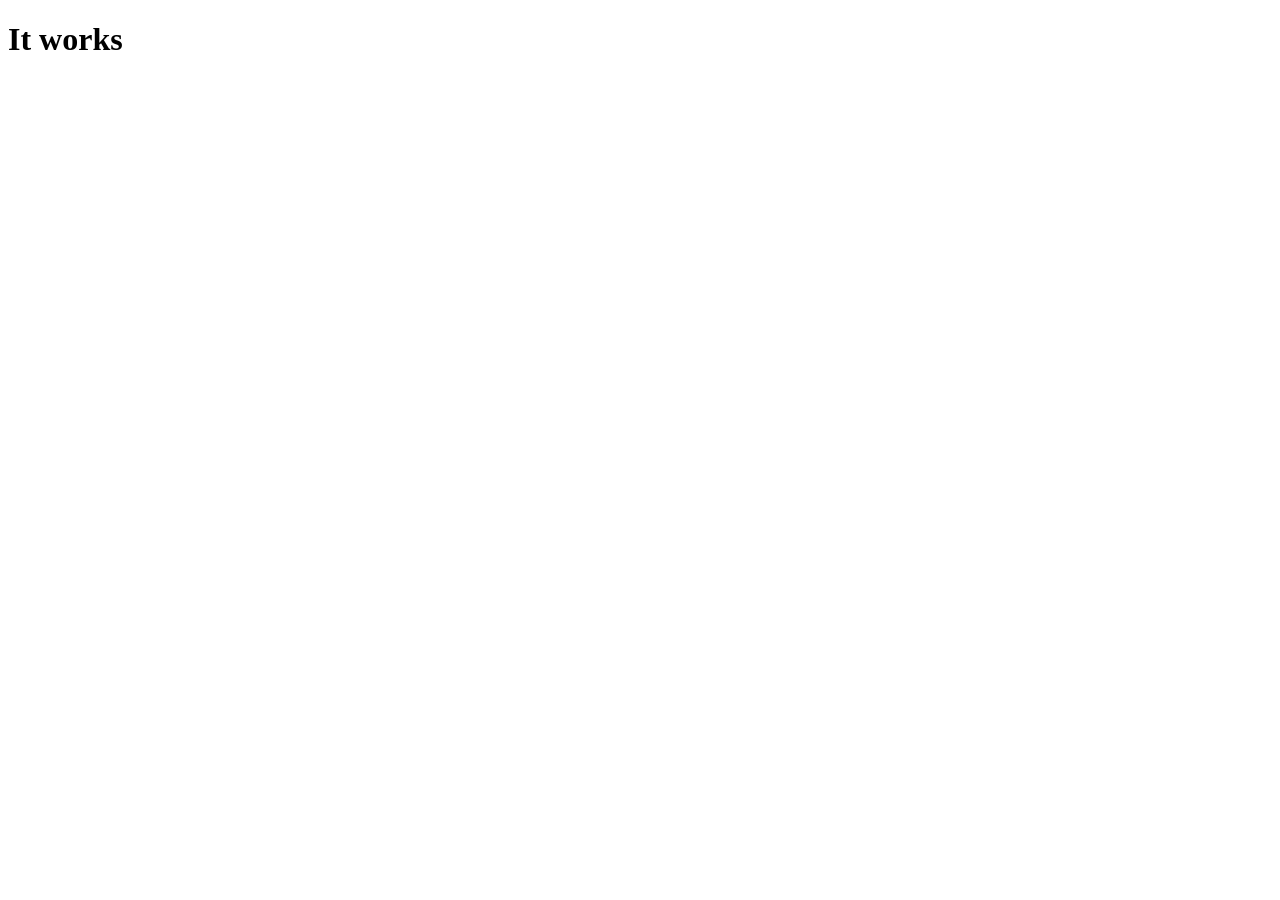
==== index.html @ fd8bcff5 "Add initial HTML structure for the site" ====
<!doctype html>
<html lang="en">
<head>
  <meta charset="utf-8">
  <meta name="viewport" content="width=device-width, initial-scale=1">
  <title>My site</title>
</head>
<body>
  <h1>It works</h1>
</body>
</html>
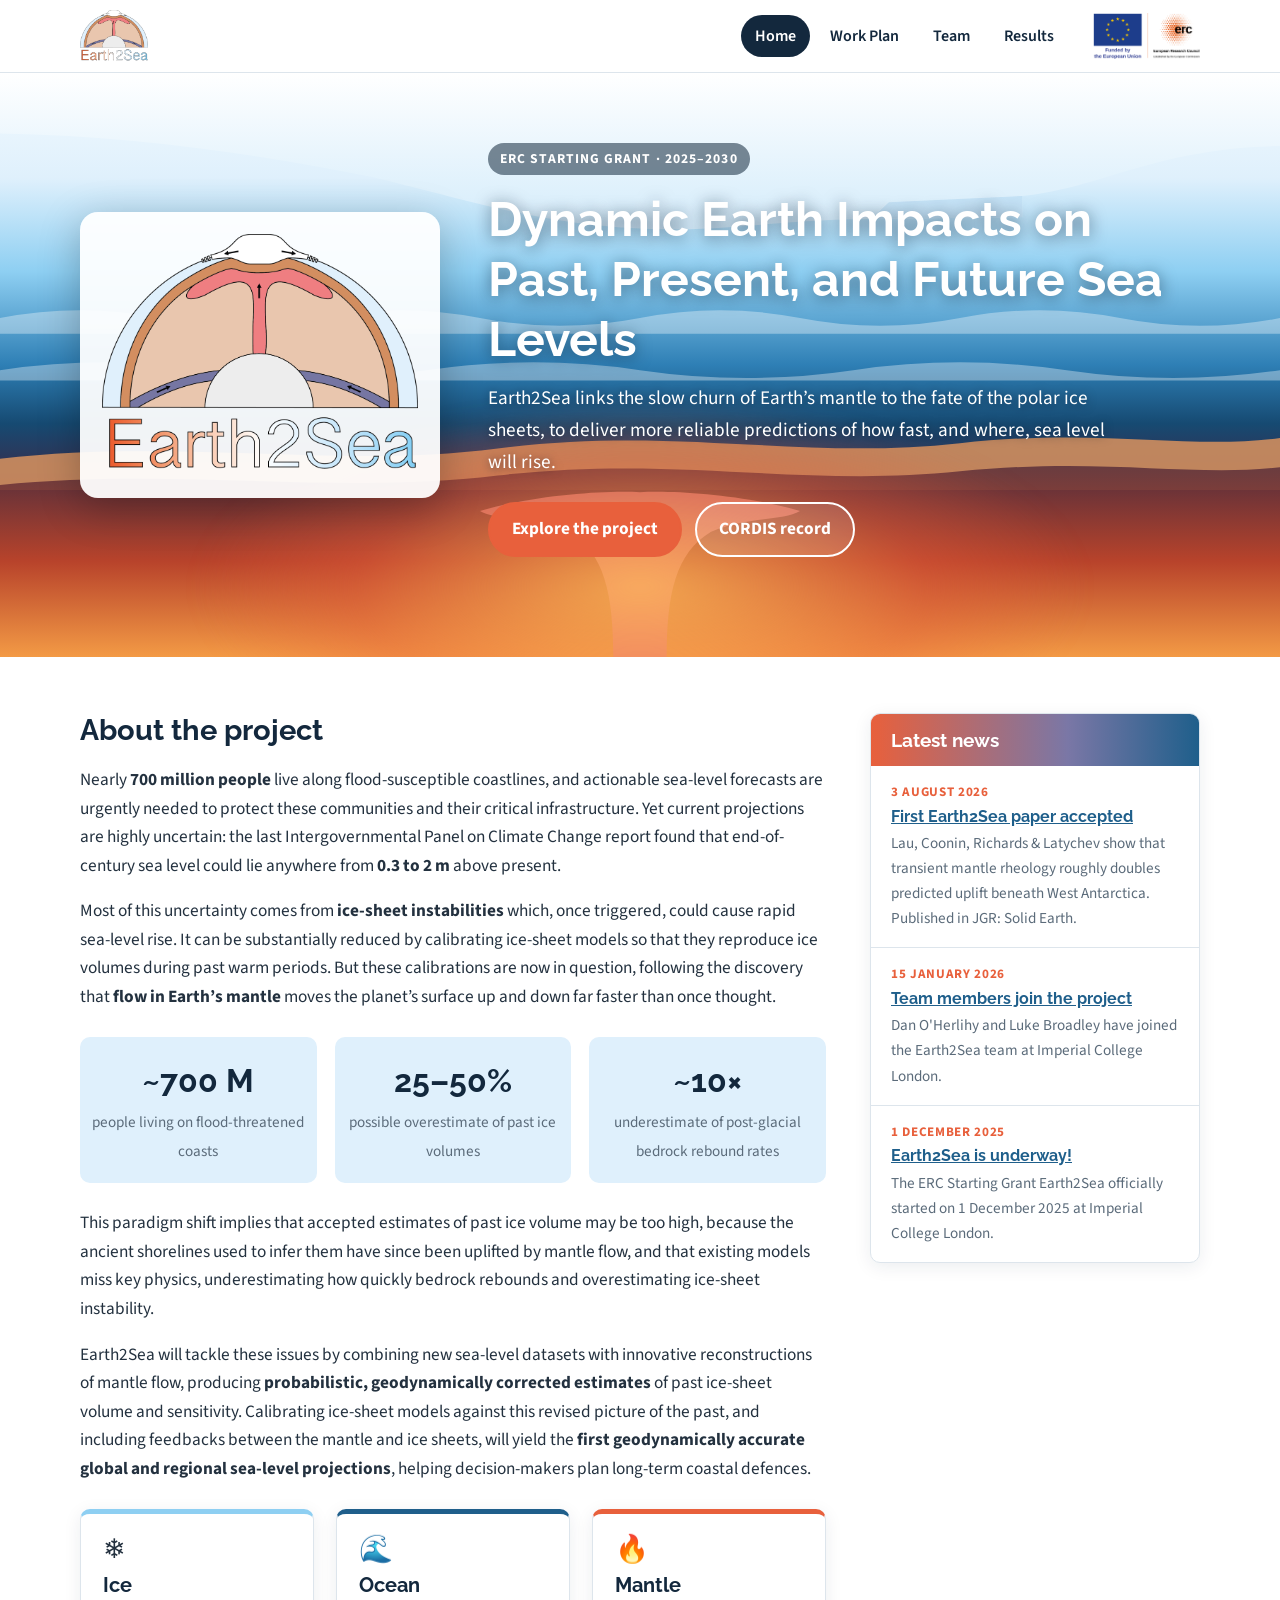
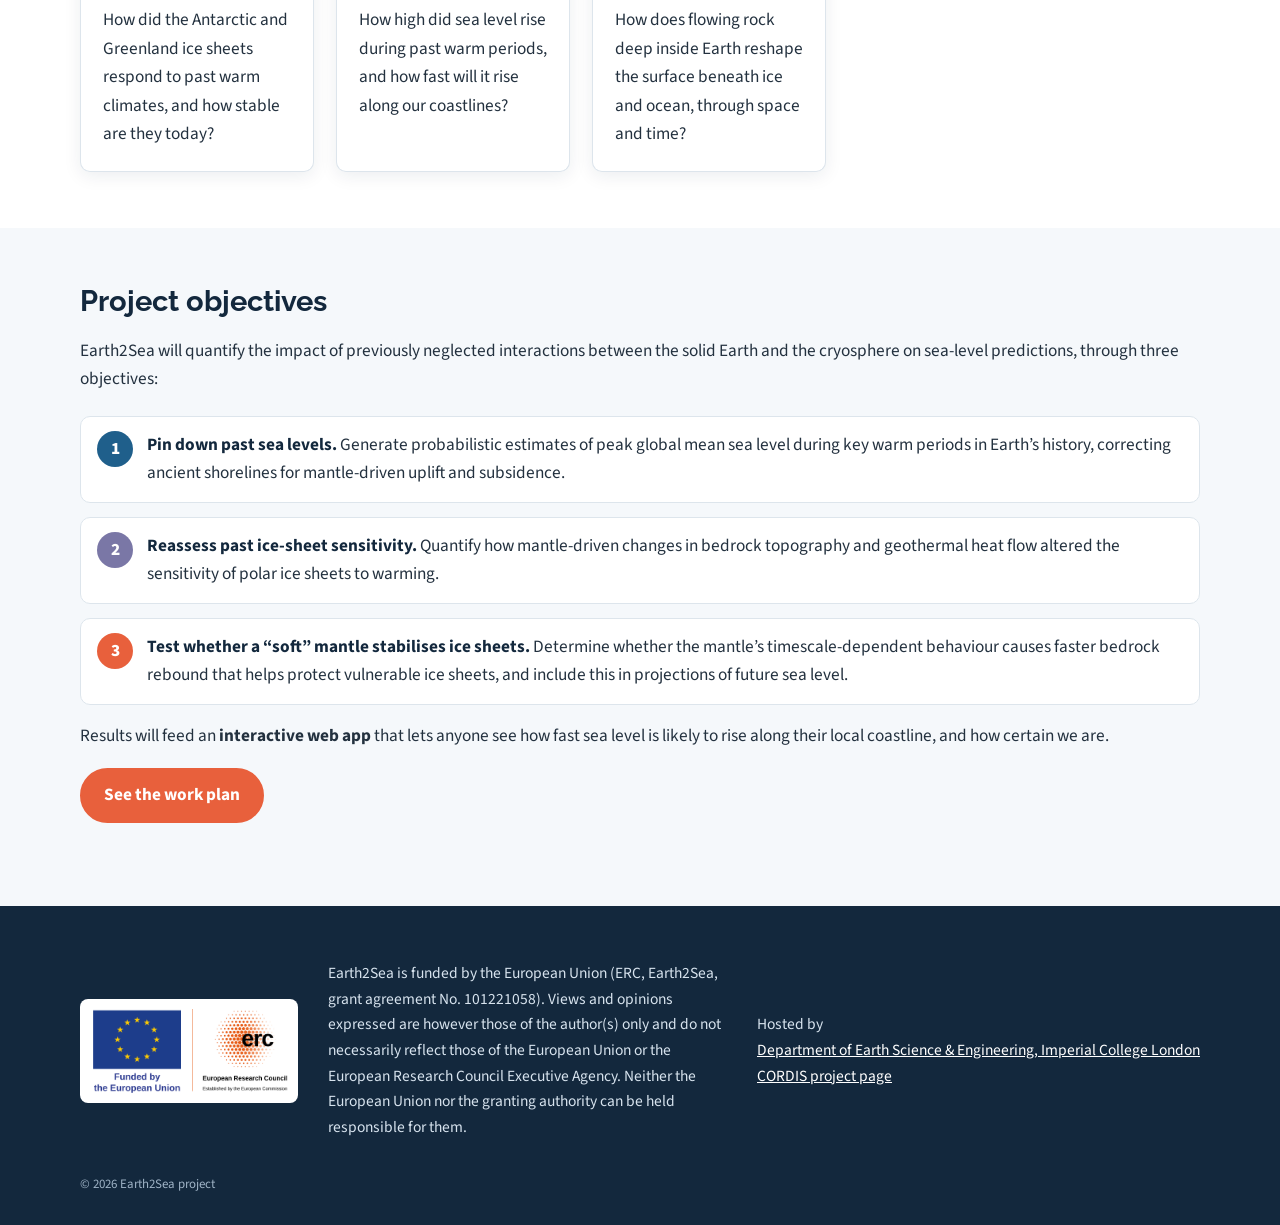
==== commit e723ed39: "Build Earth2Sea project website Landing page with ice/ocean/mantle hero and news sidebar, plain-lang" ====
--- a/index.html
+++ b/index.html
@@ -3,9 +3,135 @@
 <head>
   <meta charset="utf-8">
   <meta name="viewport" content="width=device-width, initial-scale=1">
-  <title>My site</title>
+  <title>Earth2Sea | Dynamic Earth Impacts on Past, Present, and Future Sea Levels</title>
+  <meta name="description" content="Earth2Sea is an ERC Starting Grant project at Imperial College London quantifying how mantle dynamics affect past, present and future sea levels.">
+  <link rel="icon" href="assets/img/earth2sea-logo.png">
+  <link rel="preconnect" href="https://fonts.googleapis.com">
+  <link href="https://fonts.googleapis.com/css2?family=Raleway:wght@600;700;800&family=Source+Sans+3:wght@400;600;700&display=swap" rel="stylesheet">
+  <link rel="stylesheet" href="css/style.css">
 </head>
 <body>
-  <h1>It works</h1>
+  <header class="site-header">
+    <div class="wrap">
+      <a class="brand" href="index.html"><img src="assets/img/earth2sea-logo.png" alt="Earth2Sea logo"></a>
+      <button class="nav-toggle" aria-expanded="false" aria-label="Open menu">&#9776;</button>
+      <nav class="nav" aria-label="Main">
+        <a href="index.html" aria-current="page">Home</a>
+        <a href="workplan.html">Work Plan</a>
+        <a href="team.html">Team</a>
+        <a href="results.html">Results</a>
+      </nav>
+      <a class="header-erc" href="https://erc.europa.eu" target="_blank" rel="noopener"><img src="assets/img/eu-erc-logo.png" alt="Funded by the European Union – European Research Council"></a>
+    </div>
+  </header>
+
+  <section class="hero" aria-label="Introduction">
+    <!-- Ice sheet, ocean and mantle scene -->
+    <svg class="scene" viewBox="0 0 1440 560" preserveAspectRatio="none" aria-hidden="true">
+      <defs>
+        <linearGradient id="iceG" x1="0" y1="0" x2="0" y2="1">
+          <stop offset="0" stop-color="#ffffff"/><stop offset="1" stop-color="#d4ecfb"/>
+        </linearGradient>
+        <linearGradient id="mantleG" x1="0" y1="0" x2="0" y2="1">
+          <stop offset="0" stop-color="#5a2f3a" stop-opacity="0.85"/><stop offset="0.5" stop-color="#b8432b"/><stop offset="1" stop-color="#f39a45"/>
+        </linearGradient>
+      </defs>
+      <!-- ice sheet profile -->
+      <path d="M0 0 H1440 V70 C1300 72 1240 110 1150 118 L1150 138 L980 140 C900 140 820 150 760 150 C620 150 520 120 420 100 C300 80 160 60 0 58 Z" fill="url(#iceG)"/>
+      <path d="M1150 118 L1150 138 L980 140 L1000 124 Z" fill="#c4e2f6"/>
+      <!-- ocean waves -->
+      <g opacity="0.35" fill="#ffffff">
+        <path class="wave" d="M0 235 Q90 220 180 235 T360 235 T540 235 T720 235 T900 235 T1080 235 T1260 235 T1440 235 T1620 235 T1800 235 T1980 235 T2160 235 T2340 235 T2520 235 T2700 235 T2880 235 V250 H0 Z"/>
+        <path class="wave slow" d="M0 285 Q120 270 240 285 T480 285 T720 285 T960 285 T1200 285 T1440 285 T1680 285 T1920 285 T2160 285 T2400 285 T2640 285 T2880 285 V295 H0 Z"/>
+      </g>
+      <!-- crust / seafloor -->
+      <path d="M0 370 C200 350 380 380 560 360 C760 338 900 372 1080 355 C1240 340 1340 362 1440 350 V400 H0 Z" fill="#d08e5f" opacity="0.9"/>
+      <!-- mantle with upwelling plume -->
+      <path d="M0 395 C200 378 380 405 560 386 C760 366 900 398 1080 382 C1240 368 1340 388 1440 378 V560 H0 Z" fill="url(#mantleG)"/>
+      <path d="M690 560 C690 500 680 460 640 440 C600 425 560 430 540 420 C600 405 680 400 720 402 C760 400 840 405 900 420 C880 430 840 425 800 440 C760 460 750 500 750 560 Z" fill="#f08080" opacity="0.75"/>
+    </svg>
+    <div class="glow" aria-hidden="true"></div>
+
+    <div class="hero-inner">
+      <div class="hero-logo"><img src="assets/img/earth2sea-logo.png" alt="Earth2Sea"></div>
+      <div>
+        <span class="tag">ERC Starting Grant &middot; 2025&ndash;2030</span>
+        <h1>Dynamic Earth Impacts on Past, Present, and Future Sea Levels</h1>
+        <p class="lede">Earth2Sea links the slow churn of Earth&rsquo;s mantle to the fate of the polar ice sheets, to deliver more reliable predictions of how fast, and where, sea level will rise.</p>
+        <a class="btn" href="workplan.html">Explore the project</a>
+        <a class="btn ghost" href="https://cordis.europa.eu/project/id/101221058" target="_blank" rel="noopener">CORDIS record</a>
+      </div>
+    </div>
+  </section>
+
+  <main>
+    <section>
+      <div class="wrap with-sidebar">
+        <div>
+          <h2>About the project</h2>
+          <p>Nearly <strong>700 million people</strong> live along flood-susceptible coastlines, and actionable sea-level forecasts are urgently needed to protect these communities and their critical infrastructure. Yet current projections are highly uncertain: the last Intergovernmental Panel on Climate Change report found that end-of-century sea level could lie anywhere from <strong>0.3 to 2&nbsp;m</strong> above present.</p>
+          <p>Most of this uncertainty comes from <strong>ice-sheet instabilities</strong> which, once triggered, could cause rapid sea-level rise. It can be substantially reduced by calibrating ice-sheet models so that they reproduce ice volumes during past warm periods. But these calibrations are now in question, following the discovery that <strong>flow in Earth&rsquo;s mantle</strong> moves the planet&rsquo;s surface up and down far faster than once thought.</p>
+
+          <div class="stats">
+            <div class="stat"><b>~700&nbsp;M</b><span>people living on flood-threatened coasts</span></div>
+            <div class="stat"><b>25&ndash;50%</b><span>possible overestimate of past ice volumes</span></div>
+            <div class="stat"><b>~10&times;</b><span>underestimate of post-glacial bedrock rebound rates</span></div>
+          </div>
+
+          <p>This paradigm shift implies that accepted estimates of past ice volume may be too high, because the ancient shorelines used to infer them have since been uplifted by mantle flow, and that existing models miss key physics, underestimating how quickly bedrock rebounds and overestimating ice-sheet instability.</p>
+          <p>Earth2Sea will tackle these issues by combining new sea-level datasets with innovative reconstructions of mantle flow, producing <strong>probabilistic, geodynamically corrected estimates</strong> of past ice-sheet volume and sensitivity. Calibrating ice-sheet models against this revised picture of the past, and including feedbacks between the mantle and ice sheets, will yield the <strong>first geodynamically accurate global and regional sea-level projections</strong>, helping decision-makers plan long-term coastal defences.</p>
+
+          <div class="cards">
+            <div class="card ice">
+              <div class="icon" aria-hidden="true">&#10052;</div>
+              <h3>Ice</h3>
+              <p>How did the Antarctic and Greenland ice sheets respond to past warm climates, and how stable are they today?</p>
+            </div>
+            <div class="card ocean">
+              <div class="icon" aria-hidden="true">&#127754;</div>
+              <h3>Ocean</h3>
+              <p>How high did sea level rise during past warm periods, and how fast will it rise along our coastlines?</p>
+            </div>
+            <div class="card fire">
+              <div class="icon" aria-hidden="true">&#128293;</div>
+              <h3>Mantle</h3>
+              <p>How does flowing rock deep inside Earth reshape the surface beneath ice and ocean, through space and time?</p>
+            </div>
+          </div>
+        </div>
+
+        <aside class="sidebar" aria-labelledby="news-heading">
+          <h2 id="news-heading">Latest news</h2>
+          <ul class="news-list" id="news-list"></ul>
+        </aside>
+      </div>
+    </section>
+
+    <section class="alt">
+      <div class="wrap">
+        <h2>Project objectives</h2>
+        <p>Earth2Sea will quantify the impact of previously neglected interactions between the solid Earth and the cryosphere on sea-level predictions, through three objectives:</p>
+        <ol class="objectives">
+          <li><strong>Pin down past sea levels.</strong> Generate probabilistic estimates of peak global mean sea level during key warm periods in Earth&rsquo;s history, correcting ancient shorelines for mantle-driven uplift and subsidence.</li>
+          <li><strong>Reassess past ice-sheet sensitivity.</strong> Quantify how mantle-driven changes in bedrock topography and geothermal heat flow altered the sensitivity of polar ice sheets to warming.</li>
+          <li><strong>Test whether a &ldquo;soft&rdquo; mantle stabilises ice sheets.</strong> Determine whether the mantle&rsquo;s timescale-dependent behaviour causes faster bedrock rebound that helps protect vulnerable ice sheets, and include this in projections of future sea level.</li>
+        </ol>
+        <p>Results will feed an <strong>interactive web app</strong> that lets anyone see how fast sea level is likely to rise along their local coastline, and how certain we are.</p>
+        <p><a class="btn" href="workplan.html">See the work plan</a></p>
+      </div>
+    </section>
+  </main>
+
+  <footer class="site-footer">
+    <div class="wrap footer-grid">
+      <a class="footer-erc" href="https://erc.europa.eu" target="_blank" rel="noopener"><img src="assets/img/eu-erc-logo.png" alt="Funded by the European Union – European Research Council"></a>
+      <p>Earth2Sea is funded by the European Union (ERC, Earth2Sea, grant agreement No.&nbsp;101221058). Views and opinions expressed are however those of the author(s) only and do not necessarily reflect those of the European Union or the European Research Council Executive Agency. Neither the European Union nor the granting authority can be held responsible for them.</p>
+      <p>Hosted by<br><a href="https://www.imperial.ac.uk/earth-science" target="_blank" rel="noopener">Department of Earth Science &amp; Engineering, Imperial College London</a><br><a href="https://cordis.europa.eu/project/id/101221058" target="_blank" rel="noopener">CORDIS project page</a></p>
+    </div>
+    <div class="wrap"><small>&copy; <span id="year">2026</span> Earth2Sea project</small></div>
+  </footer>
+
+  <script src="js/news.js"></script>
+  <script src="js/main.js"></script>
 </body>
 </html>
--- a/css/style.css
+++ b/css/style.css
@@ -0,0 +1,251 @@
+/* Earth2Sea — shared styles. Palette drawn from the project logo. */
+:root {
+  --lava: #e8603c;
+  --magma: #f08080;
+  --crust: #d08e5f;
+  --mantle: #e8c5ac;
+  --slab: #7a77a6;
+  --ice: #dff0fc;
+  --ocean: #8ecff2;
+  --deep: #1f5f8b;
+  --navy: #13283d;
+  --ink: #23313f;
+  --muted: #5b6b7a;
+  --bg: #ffffff;
+  --bg-soft: #f5f8fb;
+  --line: #dde5ec;
+  --radius: 10px;
+  --shadow: 0 4px 18px rgba(19, 40, 61, 0.08);
+  --max: 1160px;
+  --font: "Source Sans 3", "Segoe UI", Helvetica, Arial, sans-serif;
+  --font-head: "Raleway", "Segoe UI", Helvetica, Arial, sans-serif;
+}
+
+* { box-sizing: border-box; }
+html { scroll-behavior: smooth; }
+body {
+  margin: 0;
+  font-family: var(--font);
+  font-size: 1.08rem;
+  line-height: 1.65;
+  color: var(--ink);
+  background: var(--bg);
+}
+img { max-width: 100%; height: auto; display: block; }
+a { color: var(--deep); }
+a:hover { color: var(--lava); }
+h1, h2, h3, h4 { font-family: var(--font-head); color: var(--navy); line-height: 1.25; }
+h2 { font-size: 1.8rem; margin: 0 0 0.8rem; }
+h3 { font-size: 1.25rem; margin: 0 0 0.5rem; }
+
+.wrap { max-width: var(--max); margin: 0 auto; padding: 0 20px; }
+
+/* ---------- Header ---------- */
+.site-header {
+  position: sticky; top: 0; z-index: 50;
+  background: rgba(255, 255, 255, 0.96);
+  backdrop-filter: blur(6px);
+  border-bottom: 1px solid var(--line);
+}
+.site-header .wrap { display: flex; align-items: center; gap: 24px; min-height: 72px; }
+.brand { display: flex; align-items: center; gap: 12px; text-decoration: none; }
+.brand img { height: 52px; width: auto; }
+.nav { margin-left: auto; display: flex; gap: 6px; }
+.nav a {
+  text-decoration: none; color: var(--navy); font-weight: 600;
+  padding: 8px 14px; border-radius: 999px; font-size: 1rem;
+}
+.nav a:hover { background: var(--ice); color: var(--navy); }
+.nav a[aria-current="page"] { background: var(--navy); color: #fff; }
+.header-erc img { height: 46px; width: auto; }
+.nav-toggle {
+  display: none; margin-left: auto; background: none; border: 1px solid var(--line);
+  border-radius: 8px; padding: 8px 10px; cursor: pointer; font-size: 1.1rem; color: var(--navy);
+}
+
+/* ---------- Hero (ice / ocean / fire) ---------- */
+.hero {
+  position: relative; overflow: hidden; color: #fff;
+  background: linear-gradient(180deg, #f4fbff 0%, #dff0fc 18%, #8ecff2 34%, #2e7fb5 50%,
+    #164a72 60%, #3b2a4a 70%, #8a3b2e 82%, #d9532e 92%, #f6a04d 100%);
+  min-height: 560px;
+}
+.hero svg.scene { position: absolute; inset: 0; width: 100%; height: 100%; }
+.hero .glow {
+  position: absolute; left: 50%; bottom: -120px; width: 900px; height: 380px; transform: translateX(-50%);
+  background: radial-gradient(ellipse at center, rgba(255, 190, 90, 0.75), rgba(232, 96, 60, 0.35) 45%, transparent 70%);
+  filter: blur(10px); animation: pulse 7s ease-in-out infinite;
+}
+.wave { animation: drift 18s linear infinite; }
+.wave.slow { animation-duration: 30s; }
+@keyframes drift { from { transform: translateX(0); } to { transform: translateX(-50%); } }
+@keyframes pulse { 0%, 100% { opacity: 0.75; } 50% { opacity: 1; } }
+@media (prefers-reduced-motion: reduce) { .wave, .hero .glow { animation: none; } }
+
+.hero-inner {
+  position: relative; z-index: 2; max-width: var(--max); margin: 0 auto; padding: 70px 20px 90px;
+  display: grid; grid-template-columns: minmax(0, 360px) minmax(0, 1fr); gap: 48px; align-items: center;
+}
+.hero-logo {
+  background: rgba(255, 255, 255, 0.94); border-radius: 18px; padding: 22px; box-shadow: 0 10px 40px rgba(0, 0, 0, 0.25);
+}
+.hero h1 {
+  font-size: clamp(1.9rem, 4vw, 3rem); color: #fff; margin: 0 0 14px;
+  text-shadow: 0 2px 16px rgba(10, 30, 50, 0.55);
+}
+.hero p.lede {
+  font-size: 1.2rem; margin: 0 0 24px; max-width: 620px; text-shadow: 0 1px 10px rgba(10, 30, 50, 0.6);
+}
+.hero .tag {
+  display: inline-block; font-size: 0.85rem; font-weight: 700; letter-spacing: 0.08em; text-transform: uppercase;
+  background: rgba(19, 40, 61, 0.55); padding: 5px 12px; border-radius: 999px; margin-bottom: 14px;
+}
+.btn {
+  display: inline-block; padding: 11px 22px; border-radius: 999px; font-weight: 700; text-decoration: none;
+  background: var(--lava); color: #fff; margin: 0 10px 10px 0; border: 2px solid var(--lava);
+}
+.btn:hover { background: #c94a2a; border-color: #c94a2a; color: #fff; }
+.btn.ghost { background: rgba(255, 255, 255, 0.12); border-color: #fff; }
+.btn.ghost:hover { background: #fff; color: var(--navy); }
+
+/* Page banner (inner pages) */
+.banner {
+  position: relative; color: #fff; overflow: hidden;
+  background: linear-gradient(100deg, #1f5f8b 0%, #2e7fb5 30%, #164a72 55%, #3b2a4a 78%, #d9532e 100%);
+}
+.banner .wrap { position: relative; z-index: 2; padding: 56px 20px 50px; }
+.banner h1 { color: #fff; margin: 0 0 8px; font-size: clamp(1.9rem, 4vw, 2.6rem); text-shadow: 0 2px 12px rgba(0,0,0,.35); }
+.banner p { margin: 0; max-width: 700px; font-size: 1.15rem; text-shadow: 0 1px 8px rgba(0,0,0,.4); }
+
+/* ---------- Layout ---------- */
+main section { padding: 56px 0; }
+.alt { background: var(--bg-soft); }
+.with-sidebar { display: grid; grid-template-columns: minmax(0, 1fr) 330px; gap: 44px; align-items: start; }
+
+.sidebar {
+  position: sticky; top: 92px;
+  background: #fff; border: 1px solid var(--line); border-radius: var(--radius); box-shadow: var(--shadow);
+  overflow: hidden;
+}
+.sidebar h2 {
+  margin: 0; padding: 14px 20px; font-size: 1.2rem; color: #fff;
+  background: linear-gradient(90deg, var(--lava), var(--slab) 60%, var(--deep));
+}
+.news-list { list-style: none; margin: 0; padding: 0; }
+.news-list li { padding: 16px 20px; border-bottom: 1px solid var(--line); }
+.news-list li:last-child { border-bottom: 0; }
+.news-list time { display: block; font-size: 0.82rem; font-weight: 700; color: var(--lava); text-transform: uppercase; letter-spacing: .05em; }
+.news-list h3 { font-size: 1.02rem; margin: 3px 0 4px; }
+.news-list p { margin: 0; font-size: 0.95rem; color: var(--muted); }
+
+/* Cards */
+.cards { display: grid; grid-template-columns: repeat(3, minmax(0, 1fr)); gap: 22px; margin-top: 26px; }
+.card {
+  background: #fff; border: 1px solid var(--line); border-radius: var(--radius); padding: 22px; box-shadow: var(--shadow);
+  border-top: 5px solid var(--ocean);
+}
+.card.ice { border-top-color: var(--ocean); }
+.card.ocean { border-top-color: var(--deep); }
+.card.fire { border-top-color: var(--lava); }
+.card p { margin: 0; }
+.card .icon { font-size: 1.7rem; line-height: 1; margin-bottom: 10px; }
+
+.objectives { counter-reset: obj; list-style: none; padding: 0; margin: 22px 0 0; }
+.objectives li {
+  counter-increment: obj; position: relative; padding: 14px 18px 14px 66px; margin-bottom: 14px;
+  background: #fff; border-radius: var(--radius); border: 1px solid var(--line);
+}
+.objectives li::before {
+  content: counter(obj); position: absolute; left: 16px; top: 14px; width: 36px; height: 36px; border-radius: 50%;
+  display: grid; place-items: center; font-weight: 800; color: #fff; background: var(--slab);
+}
+.objectives li:nth-child(1)::before { background: var(--deep); }
+.objectives li:nth-child(3)::before { background: var(--lava); }
+.objectives strong { color: var(--navy); }
+
+.stats { display: grid; grid-template-columns: repeat(3, minmax(0, 1fr)); gap: 18px; margin: 26px 0; }
+.stat { text-align: center; padding: 18px 10px; border-radius: var(--radius); background: var(--ice); }
+.stat b { display: block; font-family: var(--font-head); font-size: 2rem; color: var(--navy); }
+.stat span { font-size: 0.95rem; color: var(--muted); }
+
+/* Work plan themes */
+.figure { margin: 28px 0 0; background: #fff; border: 1px solid var(--line); border-radius: var(--radius); padding: 16px; }
+.figure.narrow { max-width: 820px; margin-left: auto; margin-right: auto; }
+.figure figcaption { font-size: 0.95rem; color: var(--muted); margin-top: 10px; }
+.theme { display: grid; grid-template-columns: minmax(0, 5fr) minmax(0, 7fr); gap: 36px; align-items: center; }
+.theme + .theme { margin-top: 0; }
+.theme .figure { margin: 0; }
+.theme .kicker {
+  display: inline-block; font-size: 0.8rem; font-weight: 800; letter-spacing: .1em; text-transform: uppercase;
+  color: var(--lava); margin-bottom: 6px;
+}
+.theme.flip { grid-template-columns: minmax(0, 7fr) minmax(0, 5fr); }
+.theme.flip .text { order: 2; }
+.theme.flip .figure { order: 1; }
+
+/* Team */
+.people { display: grid; grid-template-columns: repeat(3, minmax(0, 1fr)); gap: 24px; margin-top: 24px; }
+.person {
+  background: #fff; border: 1px solid var(--line); border-radius: var(--radius); padding: 24px; box-shadow: var(--shadow);
+  text-align: center;
+}
+.avatar {
+  width: 112px; height: 112px; border-radius: 50%; margin: 0 auto 14px; display: grid; place-items: center;
+  font-family: var(--font-head); font-weight: 800; font-size: 2.1rem; color: #fff; object-fit: cover;
+  background: linear-gradient(135deg, var(--ocean), var(--deep));
+}
+.avatar.fire { background: linear-gradient(135deg, var(--magma), var(--lava)); }
+.avatar.slab { background: linear-gradient(135deg, #a7a4cf, var(--slab)); }
+.person h3 { margin-bottom: 2px; }
+.person .role { font-weight: 700; color: var(--lava); margin: 0; }
+.person .aff { color: var(--muted); margin: 0 0 10px; font-size: 0.98rem; }
+.person p.bio { font-size: 0.97rem; margin: 0; text-align: left; }
+
+/* Results */
+.paper {
+  background: #fff; border: 1px solid var(--line); border-left: 6px solid var(--lava); border-radius: var(--radius);
+  padding: 26px; box-shadow: var(--shadow);
+}
+.paper .cite { color: var(--muted); margin: 0 0 14px; }
+.paper ul { padding-left: 1.2rem; }
+.badge {
+  display: inline-block; font-size: 0.78rem; font-weight: 800; letter-spacing: .08em; text-transform: uppercase;
+  padding: 3px 10px; border-radius: 999px; background: var(--ice); color: var(--deep); margin-bottom: 10px;
+}
+.coming {
+  border: 2px dashed var(--line); border-radius: var(--radius); padding: 24px; text-align: center; color: var(--muted);
+}
+
+/* ---------- Footer ---------- */
+.site-footer { background: var(--navy); color: #d7e3ee; padding: 40px 0 30px; font-size: 0.97rem; }
+.site-footer a { color: #fff; }
+.footer-grid { display: grid; grid-template-columns: auto minmax(0, 1fr) auto; gap: 30px; align-items: center; }
+.footer-erc { background: #fff; border-radius: 8px; padding: 10px; }
+.footer-erc img { height: 84px; width: auto; }
+.site-footer small { display: block; margin-top: 18px; color: #9fb3c6; }
+
+/* ---------- Responsive ---------- */
+@media (max-width: 960px) {
+  .with-sidebar { grid-template-columns: 1fr; }
+  .sidebar { position: static; }
+  .cards, .people { grid-template-columns: repeat(2, minmax(0, 1fr)); }
+  .theme, .theme.flip { grid-template-columns: 1fr; gap: 18px; }
+  .theme.flip .text { order: 1; }
+  .theme.flip .figure { order: 2; }
+  .hero-inner { grid-template-columns: 1fr; gap: 28px; padding: 44px 16px 70px; }
+  .hero-logo { max-width: 300px; }
+}
+@media (max-width: 760px) {
+  .wrap { padding: 0 16px; }
+  .nav-toggle { display: block; }
+  .header-erc { display: none; }
+  .nav {
+    display: none; position: absolute; top: 72px; left: 0; right: 0; flex-direction: column;
+    background: #fff; border-bottom: 1px solid var(--line); padding: 10px 16px 16px;
+  }
+  .nav.open { display: flex; }
+  .brand img { height: 44px; }
+  .cards, .people, .stats { grid-template-columns: 1fr; }
+  .footer-grid { grid-template-columns: 1fr; }
+  main section { padding: 40px 0; }
+}
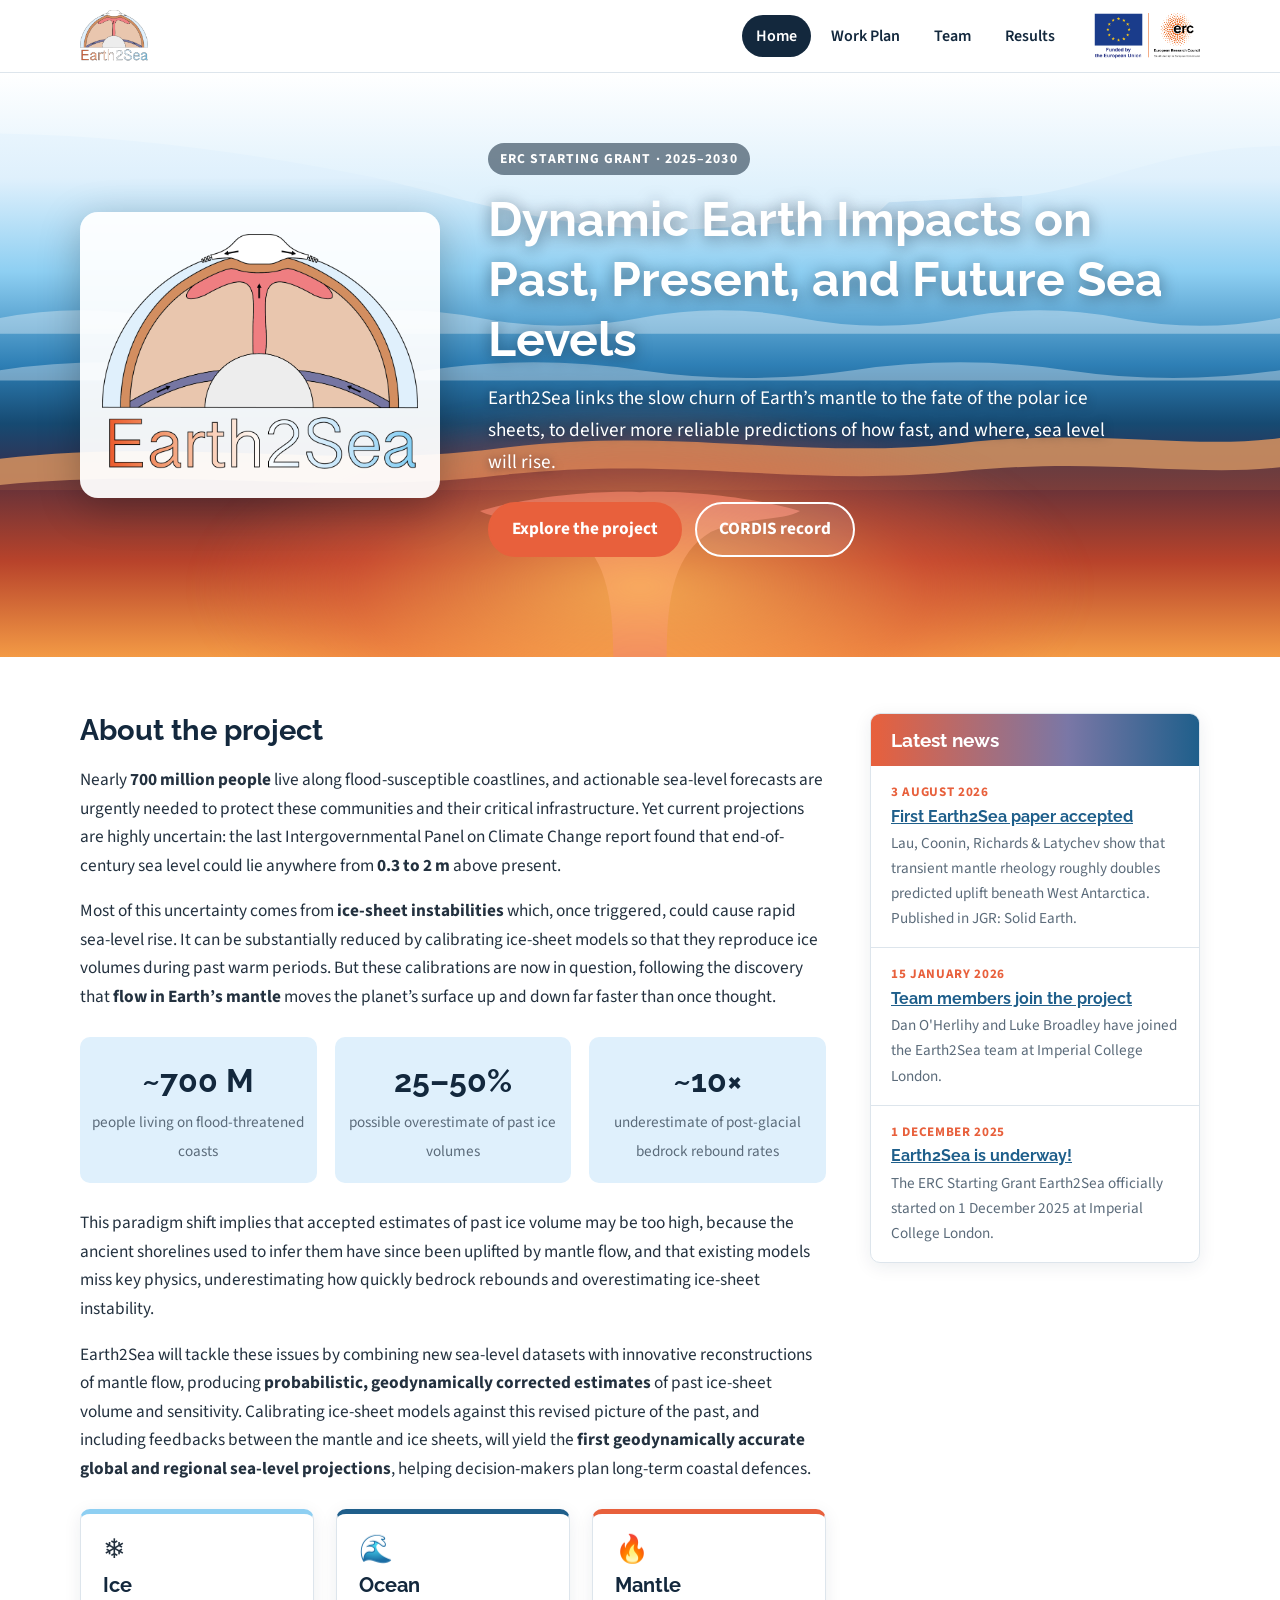
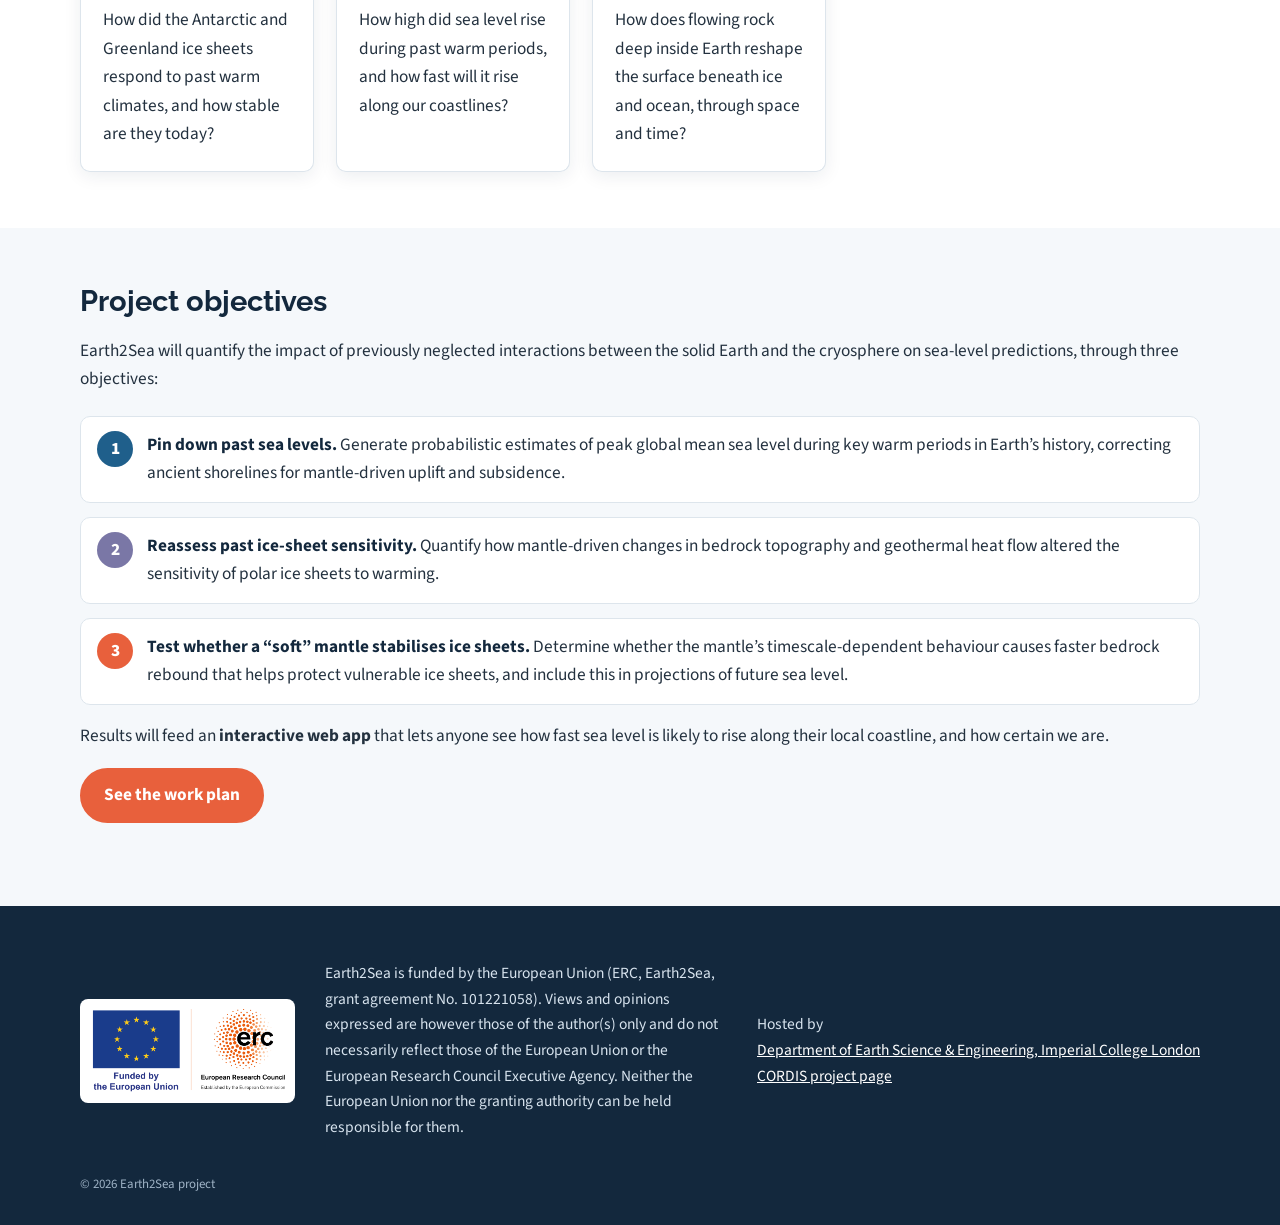
==== commit 17ff55bb: "Update logo references in index.html" ====
--- a/index.html
+++ b/index.html
@@ -5,7 +5,7 @@
   <meta name="viewport" content="width=device-width, initial-scale=1">
   <title>Earth2Sea | Dynamic Earth Impacts on Past, Present, and Future Sea Levels</title>
   <meta name="description" content="Earth2Sea is an ERC Starting Grant project at Imperial College London quantifying how mantle dynamics affect past, present and future sea levels.">
-  <link rel="icon" href="assets/img/earth2sea-logo.png">
+  <link rel="icon" href="assets/img/LOGO_ERC-FLAG_EU.png">
   <link rel="preconnect" href="https://fonts.googleapis.com">
   <link href="https://fonts.googleapis.com/css2?family=Raleway:wght@600;700;800&family=Source+Sans+3:wght@400;600;700&display=swap" rel="stylesheet">
   <link rel="stylesheet" href="css/style.css">
@@ -21,7 +21,7 @@
         <a href="team.html">Team</a>
         <a href="results.html">Results</a>
       </nav>
-      <a class="header-erc" href="https://erc.europa.eu" target="_blank" rel="noopener"><img src="assets/img/eu-erc-logo.png" alt="Funded by the European Union – European Research Council"></a>
+      <a class="header-erc" href="https://erc.europa.eu" target="_blank" rel="noopener"><img src="assets/img/LOGO_ERC-FLAG_EU.png" alt="Funded by the European Union – European Research Council"></a>
     </div>
   </header>
 
@@ -124,7 +124,7 @@
 
   <footer class="site-footer">
     <div class="wrap footer-grid">
-      <a class="footer-erc" href="https://erc.europa.eu" target="_blank" rel="noopener"><img src="assets/img/eu-erc-logo.png" alt="Funded by the European Union – European Research Council"></a>
+      <a class="footer-erc" href="https://erc.europa.eu" target="_blank" rel="noopener"><img src="assets/img/LOGO_ERC-FLAG_EU.png" alt="Funded by the European Union – European Research Council"></a>
       <p>Earth2Sea is funded by the European Union (ERC, Earth2Sea, grant agreement No.&nbsp;101221058). Views and opinions expressed are however those of the author(s) only and do not necessarily reflect those of the European Union or the European Research Council Executive Agency. Neither the European Union nor the granting authority can be held responsible for them.</p>
       <p>Hosted by<br><a href="https://www.imperial.ac.uk/earth-science" target="_blank" rel="noopener">Department of Earth Science &amp; Engineering, Imperial College London</a><br><a href="https://cordis.europa.eu/project/id/101221058" target="_blank" rel="noopener">CORDIS project page</a></p>
     </div>
